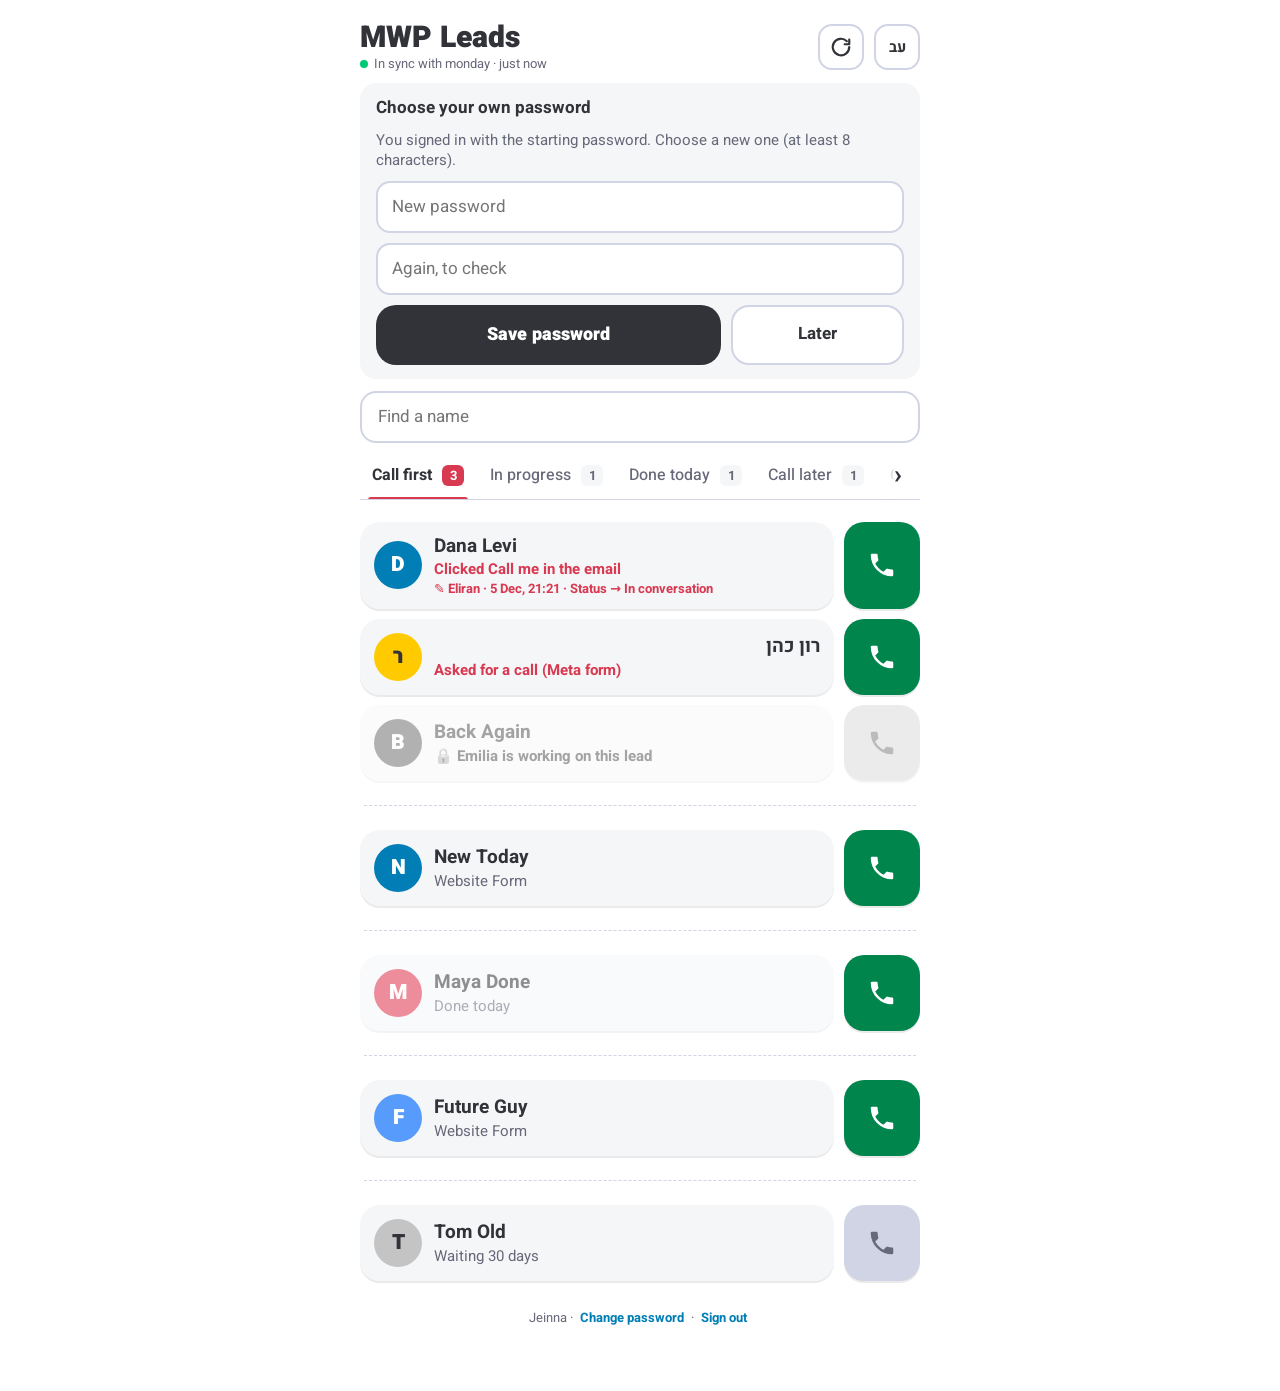
==== tests/app.html @ 6034e82a "Delete a lead: trash button on the open lead, Are you sure?, deletes in monday too (monday Trash, 30" ====
<!doctype html>
<html lang="en">
<head>
<meta charset="utf-8">
<meta name="viewport" content="width=device-width,initial-scale=1,viewport-fit=cover">
<meta name="robots" content="noindex,nofollow">
<meta name="referrer" content="no-referrer">
<title>MWP Leads</title>
<link rel="preconnect" href="https://fonts.googleapis.com">
<link rel="stylesheet" href="https://fonts.googleapis.com/css2?family=Heebo:wght@400;500;700;900&display=swap">
<link rel="stylesheet" href="../web/style.css">
</head>
<body>
<div id="app" dir="ltr">
  <div id="signin" class="gut" hidden><div class="col">
    <h1 id="siTtl"></h1>
    <p id="siSub"></p>
    <form id="siForm">
      <input id="siEmail" type="email" autocomplete="username" required>
      <input id="siPass" type="password" autocomplete="current-password" required minlength="8">
      <button class="giant" id="siBtn" type="submit"></button>
    </form>
    <div id="siMsg" class="msg" hidden></div>
  </div></div>
  <div id="home" class="gut" hidden><div class="col">
    <div class="hd">
      <h1><span id="ttl"></span><small><i class="live" id="dot"></i><span id="sync"></span></small></h1>
      <button class="sm" id="refresh" type="button" aria-label="Refresh"><svg viewBox="0 0 24 24" fill="none" stroke="currentColor" stroke-width="2.4" stroke-linecap="round" stroke-linejoin="round"><path d="M21 12a9 9 0 1 1-2.64-6.36"/><path d="M21 4v5h-5"/></svg></button>
      <button class="sm" id="lang" type="button"></button>
    </div>
    <div id="banner" class="banner" hidden></div>
    <form id="pwBox" class="pwbox" hidden>
      <b id="pwTtl"></b>
      <span id="pwSub"></span>
      <input id="pw1" type="password" autocomplete="new-password" minlength="8" required>
      <input id="pw2" type="password" autocomplete="new-password" minlength="8" required>
      <div class="pwbtns"><button class="dark" id="pwSave" type="submit"></button><button class="soft" id="pwLater" type="button"></button></div>
      <div id="pwMsg" class="msg" hidden></div>
    </form>
    <input class="search" id="q" type="search" autocomplete="off">
    <div class="tabwrap" id="tabwrap" hidden>
      <button type="button" class="tarr prev" id="tPrev" aria-label="More tabs" hidden></button>
      <div id="tabs" class="tabs" role="tablist"></div>
      <button type="button" class="tarr next" id="tNext" aria-label="More tabs" hidden></button>
      <div class="secpill" id="secPill" aria-hidden="true"></div>
    </div>
    <div id="list"><div class="skel"></div><div class="skel"></div><div class="skel"></div><div class="skel"></div></div>
    <button class="later" id="later" type="button" hidden></button>
    <div class="who"><span id="whoName"></span> · <button type="button" id="chpw"></button> · <button type="button" id="signout"></button></div>
  </div></div>
  <div id="lead" class="gut" hidden><div class="col" id="leadBody"></div></div>
  <div class="dlg" id="delDlg" role="dialog" aria-modal="true" aria-labelledby="delTtl" hidden>
    <div class="dlgbox">
      <b id="delTtl"></b>
      <p id="delSub"></p>
      <div class="dlgbtns"><button type="button" class="soft" id="delNo"></button><button type="button" class="danger" id="delYes"></button></div>
    </div>
  </div>
  <div class="toast" id="toast" hidden><div></div></div>
</div>
<script src="mock.js"></script>
<script type="module" src="../web/app.js"></script>
</body>
</html>
---- web/style.css ----
/* Copied from Matan's MWP Leads page, unchanged, then the sign-in screen at the end. */
/* Layout: two screens. Screen 1 is a plain list of names, each with one round Call button. Screen 2 is one lead: a giant Call button, a note box and a grid of big coloured answer buttons. */
:root{
  color-scheme:light;
  --bg:#FFFFFF; --card:#F5F6F8; --fg:#323338; --muted:#676879; --line:#D0D4E4;
  --call:#00854D; --call-fg:#FFFFFF; --hot:#D83A52; --ink:#323338; --ink-fg:#FFFFFF;
  /* status colours are the monday Leads board's own label colours */
  --c-new:#007EB5; --c-talk:#FFCB00; --c-qual:#DF2F4A; --c-offer:#BB3354; --c-commit:#FF007F; --c-won:#00C875; --c-future:#579BFC; --c-lost:#7F5347; --c-na:#C4C4C4;
  --on-dark:#323338;
  --shadow:0 2px 0 rgba(50,51,56,.10);
  --f:"Heebo",system-ui,-apple-system,"Segoe UI",Arial,sans-serif;
}

*{box-sizing:border-box}
html,body{height:100%}
body{background:var(--bg);color:var(--fg);font-family:var(--f);font-size:17px;line-height:1.35}
button,input,textarea{font:inherit;color:inherit}
button{cursor:pointer}
:focus-visible{outline:3px solid var(--c-new);outline-offset:2px}
.gut{padding-left:max(16px,env(safe-area-inset-left,0px));padding-right:max(16px,env(safe-area-inset-right,0px))}
.col{max-width:560px;margin:0 auto}
.st-new{--sx:var(--c-new)}.st-talk{--sx:var(--c-talk);--on:var(--on-dark)}.st-qual{--sx:var(--c-qual)}.st-offer{--sx:var(--c-offer)}.st-commit{--sx:var(--c-commit)}.st-won{--sx:var(--c-won);--on:var(--on-dark)}.st-future{--sx:var(--c-future)}.st-lost{--sx:var(--c-lost)}.st-na{--sx:var(--c-na);--on:var(--on-dark)}

/* list screen */
#home{padding-block:14px 60px}
.hd{display:flex;align-items:center;gap:10px;margin-bottom:12px}
.hd h1{margin:0;font-size:30px;font-weight:900;flex:1 1 auto;min-width:0;line-height:1.1}
.hd h1 small{display:block;font-size:13px;font-weight:400;color:var(--muted);margin-top:2px}
.live{display:inline-block;width:8px;height:8px;border-radius:50%;background:var(--c-na);margin-inline-end:6px}
.live.on{background:var(--c-won)}.live.busy{background:var(--c-talk)}.live.err{background:var(--c-lost)}
.sm{flex:none;min-width:46px;height:46px;border-radius:14px;border:2px solid var(--line);background:var(--bg);font-weight:700;font-size:15px;display:grid;place-items:center;padding:0 10px}
.sm svg{width:22px;height:22px}
.sm.spin svg{animation:rot .9s linear infinite}
@keyframes rot{to{transform:rotate(360deg)}}
.search{width:100%;height:52px;border-radius:16px;border:2px solid var(--line);background:var(--bg);padding:0 16px;font-size:17px}
.banner{border-radius:16px;padding:14px 16px;margin-bottom:12px;font-size:16px;font-weight:500;background:var(--card);border:2px solid var(--hot);color:var(--hot);display:flex;gap:10px;align-items:center;flex-wrap:wrap}
.banner.info{border-color:var(--c-new);color:var(--c-new)}
.banner button{margin-inline-start:auto;border:2px solid currentColor;background:transparent;color:inherit;border-radius:999px;min-height:40px;padding:0 16px;font-weight:700}
.sec{margin:20px 4px 8px;font-size:19px;font-weight:900}
.sec.hot{color:var(--hot)}
.sec span{font-weight:500;color:var(--muted);font-size:16px}
#list{display:flex;flex-direction:column;gap:10px}
.row{display:flex;align-items:stretch;gap:10px}
.row .open{flex:1 1 auto;min-width:0;display:flex;align-items:center;gap:12px;text-align:start;border:none;background:var(--card);border-radius:20px;padding:12px 14px;min-height:76px;box-shadow:var(--shadow)}
.row .open:active,.row .ring:active,.big:active,.giant:active{transform:translateY(2px);box-shadow:none}
.av{flex:none;width:48px;height:48px;border-radius:50%;background:var(--sx);color:var(--on,#fff);display:grid;place-items:center;font-weight:900;font-size:21px}
.txt{min-width:0;flex:1 1 auto;display:flex;flex-direction:column}
.txt b{font-size:19px;font-weight:700;white-space:nowrap;overflow:hidden;text-overflow:ellipsis;unicode-bidi:plaintext;text-align:start}
.txt small{font-size:15px;color:var(--muted);white-space:nowrap;overflow:hidden;text-overflow:ellipsis;unicode-bidi:plaintext;text-align:start}
.row.hot .txt small{color:var(--hot);font-weight:700}
.row.done .open{opacity:.55}
.row .ring{flex:none;width:76px;border-radius:20px;background:var(--call);color:var(--call-fg);display:grid;place-items:center;text-decoration:none;box-shadow:var(--shadow)}
.row .ring svg{width:30px;height:30px}
.row .ring.off{background:var(--line);color:var(--muted)}
.later{width:100%;min-height:56px;border-radius:18px;border:2px dashed var(--line);background:transparent;font-weight:700;color:var(--muted);margin-top:18px}
.empty{background:var(--card);border-radius:20px;padding:30px 20px;text-align:center;color:var(--muted);font-size:18px}
.skel{height:76px;border-radius:20px;background:var(--card);opacity:.6}

/* lead screen */
#lead{position:fixed;inset:0;z-index:5;background:var(--bg);overflow-y:auto;padding-top:calc(10px + env(safe-area-inset-top,0px));padding-bottom:calc(30px + env(safe-area-inset-bottom,0px))}
#lead .col{display:flex;flex-direction:column;gap:12px}
.back{align-self:flex-start;min-height:48px;border-radius:14px;border:2px solid var(--line);background:var(--bg);font-weight:700;padding:0 18px}
.name{margin:6px 0 0;font-size:32px;font-weight:900;line-height:1.12;overflow-wrap:anywhere;unicode-bidi:plaintext;text-align:start}
.about{font-size:18px;color:var(--muted);overflow-wrap:anywhere;unicode-bidi:plaintext;text-align:start}
.flag{font-size:18px;font-weight:700;color:var(--hot)}
.giant{min-height:84px;border-radius:24px;background:var(--call);color:var(--call-fg);font-size:26px;font-weight:900;display:flex;align-items:center;justify-content:center;gap:12px;text-decoration:none;box-shadow:var(--shadow);text-align:center;padding:8px 12px;border:none}
.giant svg{width:30px;height:30px;flex:none}
.giant small{display:block;font-size:16px;font-weight:500;direction:ltr;unicode-bidi:isolate}
.giant.off{background:var(--line);color:var(--muted)}
.two{display:grid;grid-template-columns:repeat(2,minmax(0,1fr));gap:10px}
.soft{min-height:56px;border-radius:18px;border:2px solid var(--line);background:var(--bg);font-weight:700;font-size:17px;display:flex;align-items:center;justify-content:center;text-decoration:none;color:var(--fg);padding:0 8px;text-align:center}
.lastn{background:var(--card);border-radius:16px;padding:12px 14px;font-size:16px;white-space:pre-wrap;overflow-wrap:anywhere;unicode-bidi:plaintext;text-align:start}
.lastn small{display:block;color:var(--muted);font-size:13.5px}
#lead textarea{width:100%;min-height:92px;border-radius:18px;border:2px solid var(--line);background:var(--bg);padding:14px 16px;font-size:18px;resize:vertical}
.q{margin:8px 0 0;font-size:22px;font-weight:900}
.big{min-height:68px;border-radius:20px;border:4px solid transparent;background:var(--sx);color:var(--on,#fff);font-weight:900;font-size:19px;padding:4px 8px;box-shadow:var(--shadow)}
.big.wide{grid-column:1/-1}
.big.cur{border-color:var(--fg)}
.big:disabled,.dark:disabled{opacity:.5}
.dark{min-height:60px;border-radius:20px;border:none;background:var(--ink);color:var(--ink-fg);font-weight:900;font-size:18px}
.mon{align-self:center;color:var(--muted);font-size:15px;padding:10px}
.toast{position:fixed;left:0;right:0;bottom:calc(18px + env(safe-area-inset-bottom,0px));display:flex;justify-content:center;pointer-events:none;z-index:20;padding-left:max(16px,env(safe-area-inset-left,0px));padding-right:max(16px,env(safe-area-inset-right,0px))}
.toast div{background:var(--ink);color:var(--ink-fg);border-radius:999px;padding:14px 22px;font-weight:700;font-size:17px;max-width:100%}
.toast div.bad{background:var(--c-lost);color:#fff}
@media (prefers-reduced-motion:reduce){*{animation:none!important;transition:none!important}}

/* sign-in screen (new: the page now lives outside Claude) */
#signin{padding-block:40px 60px}
#signin h1{margin:0 0 6px;font-size:30px;font-weight:900}
#signin p{color:var(--muted);margin:0 0 18px}
#signin form{display:flex;flex-direction:column;gap:12px}
#signin input{height:56px;border-radius:16px;border:2px solid var(--line);padding:0 16px;font-size:18px;background:var(--bg)}
#signin .msg{background:var(--card);border-radius:16px;padding:14px 16px;font-size:16px}
#signin .msg.bad{color:var(--hot)}
.who{font-size:13px;color:var(--muted);text-align:center;margin-top:24px}
.who button{border:none;background:none;color:var(--c-new);font-weight:700;padding:4px}

/* who changed it and when; leads someone else has open (new) */
.txt small.stamp{font-size:13px;color:var(--muted);font-weight:400}
.row.locked .open,.row.locked .ring{opacity:.45;filter:grayscale(1)}
.row.locked .txt small{color:var(--fg);font-weight:700}
.stampbig{font-size:15px;color:var(--muted)}
.hist{display:flex;flex-direction:column;gap:8px}
.hi{background:var(--card);border-radius:14px;padding:10px 12px;font-size:15px;overflow-wrap:anywhere}
.hi .ht{white-space:pre-wrap;unicode-bidi:plaintext;text-align:start}
.hi small{display:block;color:var(--muted);font-size:13px;margin-top:4px}
.hi.bot{opacity:.7}
.hi.muted{color:var(--muted)}

/* hidden things stay hidden (Matan's page got this from Claude's frame; without it the empty warning bar and toast showed) */
[hidden]{display:none!important}

/* Back stays at the top while the lead screen scrolls */
#lead .back{position:sticky;top:0;z-index:3;box-shadow:0 4px 14px rgba(50,51,56,.18)}

/* Sign in with Google */
#signin .giant.google{background:#fff;color:var(--fg);border:2px solid var(--line);font-size:21px;width:100%}
#signin .giant.google svg{width:26px;height:26px}
#signin .or{text-align:center;color:var(--muted);font-size:15px;margin:2px 0 -2px}

/* choose your own password */
.pwbox{background:var(--card);border-radius:16px;padding:14px 16px;margin-bottom:12px;display:flex;flex-direction:column;gap:10px}
.pwbox span{color:var(--muted);font-size:15px}
.pwbox input{height:52px;border-radius:14px;border:2px solid var(--line);padding:0 14px;font-size:17px;background:var(--bg)}
.pwbtns{display:grid;grid-template-columns:2fr 1fr;gap:10px}
.pwbox .msg{border-radius:12px;padding:10px 12px;font-size:15px;background:var(--bg)}
.pwbox .msg.bad{color:var(--hot)}
#signin input + input{margin-top:0}
.row.flash .open{outline:3px solid var(--c-new);outline-offset:2px}

/* sections as tabs: plain text, the chosen one underlined (tap to switch instead of scrolling) */
.tabwrap{position:sticky;top:0;z-index:2;margin:10px 0 12px;background:var(--bg)}
.tabs{display:flex;gap:2px;overflow-x:auto;background:var(--bg);border-bottom:1px solid var(--line);scrollbar-width:none;-webkit-overflow-scrolling:touch;scroll-snap-type:x proximity}
.tab{scroll-snap-align:start}
.tarr{position:absolute;top:0;bottom:1px;width:44px;border:none;font-size:26px;font-weight:700;color:var(--fg);z-index:1;padding:0}
.tarr.next{inset-inline-end:0;background:linear-gradient(to left,var(--bg) 55%,transparent)}
.tarr.prev{inset-inline-start:0;background:linear-gradient(to right,var(--bg) 55%,transparent)}
[dir="rtl"] .tarr.next{background:linear-gradient(to right,var(--bg) 55%,transparent)}
[dir="rtl"] .tarr.prev{background:linear-gradient(to left,var(--bg) 55%,transparent)}
#list .sec{scroll-margin-top:70px}
.tabs::-webkit-scrollbar{display:none}
.tab{flex:none;position:relative;min-height:46px;border:none;background:none;padding:0 12px;font-weight:500;font-size:16px;white-space:nowrap;color:var(--muted)}
.tab span{display:inline-block;min-width:22px;margin-inline-start:6px;padding:1px 7px;border-radius:6px;background:var(--card);color:var(--muted);font-size:13px;font-weight:700;line-height:1.5}
.tab:hover{color:var(--fg)}
.tab.on{color:var(--fg);font-weight:700}
.tab.on::after{content:"";position:absolute;left:8px;right:8px;bottom:-1px;height:3px;border-radius:3px 3px 0 0;background:var(--ink)}
.tab.on span{background:var(--ink);color:var(--ink-fg)}
.tab.hot span{background:#FBE3E7;color:var(--hot)}
.tab.hot.on span{background:var(--hot);color:#fff}
.tab.hot.on::after{background:var(--hot)}
/* section starts under the tabs: a thin line instead of a second heading */
#list .sec.divider{margin:14px 4px;height:0;border-top:1px dashed var(--line);font-size:0}
#list .sec.divider.first{margin:0;border:none}
.sr{position:absolute;width:1px;height:1px;overflow:hidden;clip:rect(0 0 0 0);white-space:nowrap}
/* the floating section label while scrolling */
.secpill{position:absolute;top:calc(100% + 8px);left:50%;transform:translateX(-50%) translateY(-4px);background:var(--ink);color:var(--ink-fg);border-radius:999px;padding:6px 14px;font-size:14px;font-weight:700;white-space:nowrap;pointer-events:none;opacity:0;transition:opacity .2s,transform .2s;box-shadow:0 4px 14px rgba(50,51,56,.25)}
.secpill.on{opacity:1;transform:translateX(-50%) translateY(0)}

/* delete: a small trash button in the bottom corner of an open lead, then "Are you sure?" */
.trash{position:fixed;bottom:calc(16px + env(safe-area-inset-bottom,0px));inset-inline-end:max(16px,env(safe-area-inset-right,0px));width:48px;height:48px;border-radius:50%;border:2px solid var(--line);background:var(--bg);color:var(--muted);display:grid;place-items:center;z-index:6;box-shadow:0 2px 10px rgba(50,51,56,.15)}
.trash svg{width:22px;height:22px}
.trash:hover,.trash:focus-visible{color:var(--hot);border-color:var(--hot)}
.dlg{position:fixed;inset:0;z-index:30;background:rgba(50,51,56,.45);display:grid;place-items:center;padding:16px}
.dlgbox{background:var(--bg);border-radius:20px;padding:20px;max-width:380px;width:100%;display:flex;flex-direction:column;gap:10px;box-shadow:0 10px 30px rgba(0,0,0,.25)}
.dlgbox b{font-size:20px;font-weight:900;overflow-wrap:anywhere;unicode-bidi:plaintext}
.dlgbox p{margin:0;color:var(--muted);font-size:15px}
.dlgbtns{display:grid;grid-template-columns:1fr 1fr;gap:10px;margin-top:6px}
.danger{min-height:52px;border-radius:16px;border:none;background:var(--hot);color:#fff;font-weight:900;font-size:16px}
.danger:disabled{opacity:.6}
#lead .col{padding-bottom:64px}
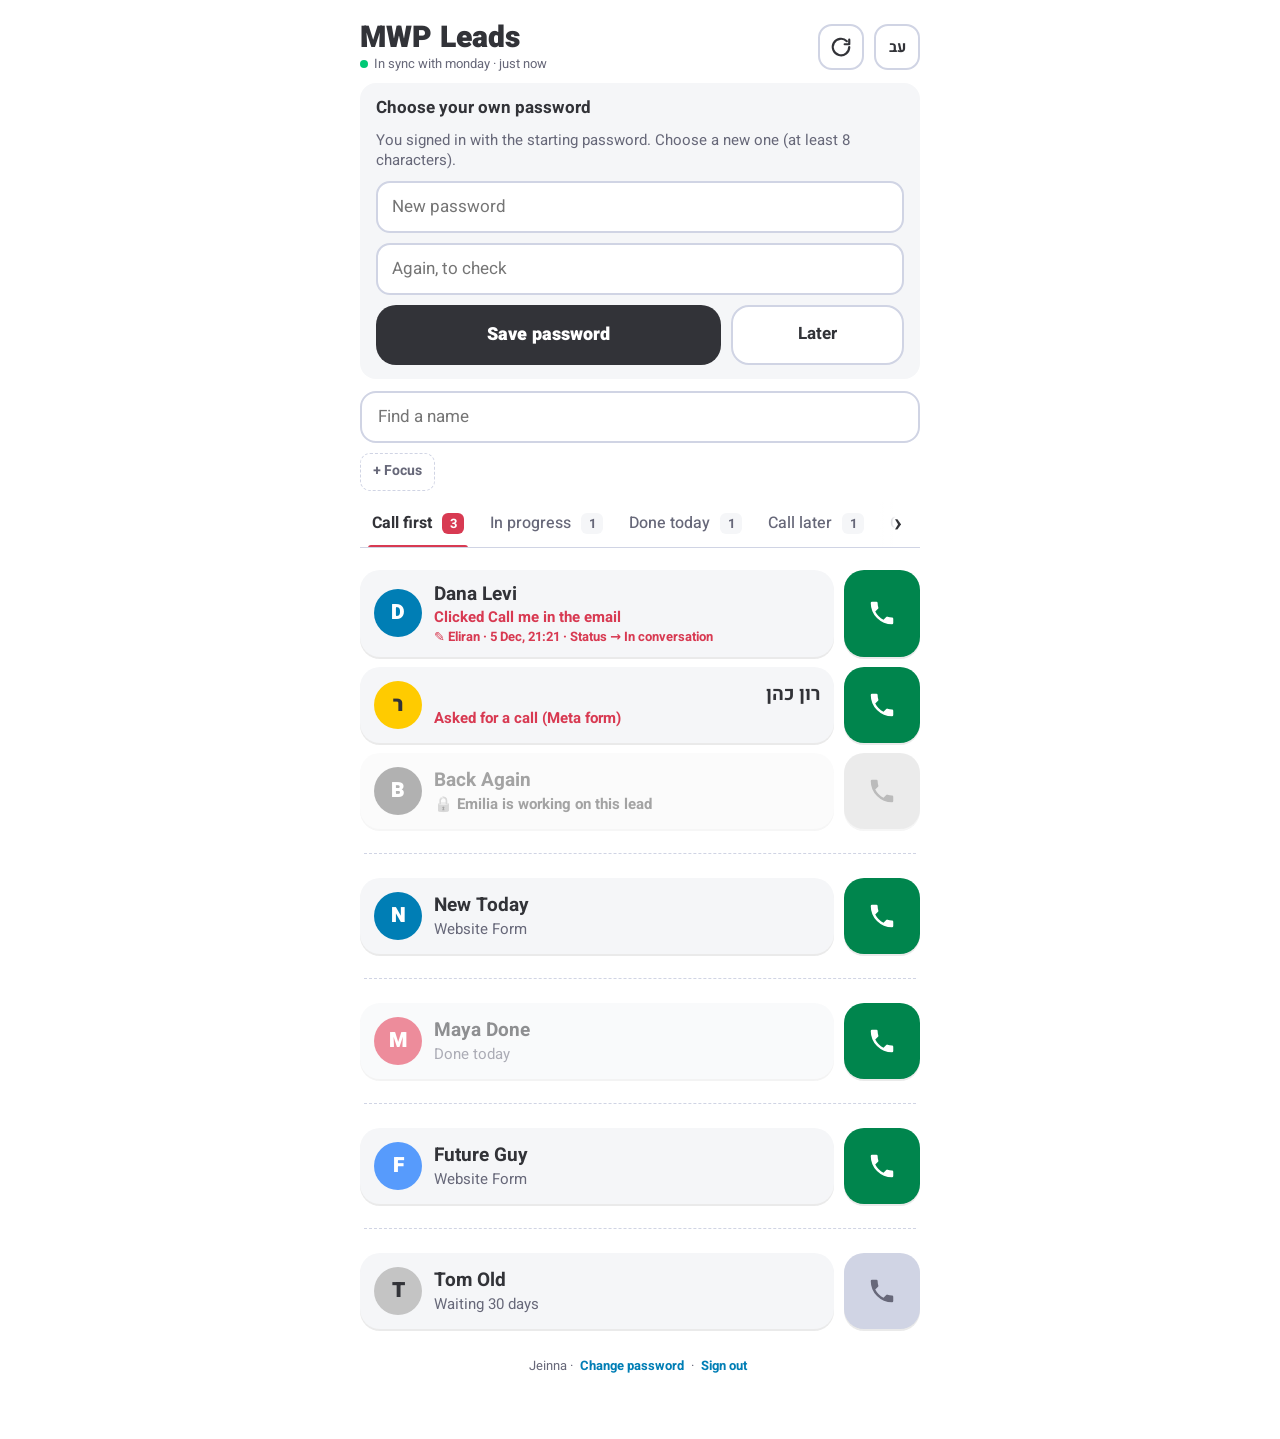
==== commit db8fcccf: "Focus: a private, temporary view of chosen leads (statuses + keywords + by hand); nothing moves or i" ====
--- a/tests/app.html
+++ b/tests/app.html
@@ -38,6 +38,8 @@
       <div id="pwMsg" class="msg" hidden></div>
     </form>
     <input class="search" id="q" type="search" autocomplete="off">
+    <div class="focusbar" id="focusBar" hidden></div>
+    <div class="focushead" id="focusHead" hidden></div>
     <div class="tabwrap" id="tabwrap" hidden>
       <button type="button" class="tarr prev" id="tPrev" aria-label="More tabs" hidden></button>
       <div id="tabs" class="tabs" role="tablist"></div>
@@ -56,6 +58,20 @@
       <div class="dlgbtns"><button type="button" class="soft" id="delNo"></button><button type="button" class="danger" id="delYes"></button></div>
     </div>
   </div>
+  <div class="dlg" id="focusDlg" role="dialog" aria-modal="true" aria-labelledby="fdTtl" hidden>
+    <div class="dlgbox">
+      <b id="fdTtl"></b>
+      <p id="fdSub"></p>
+      <input id="fdName" class="fdin" maxlength="60" autocomplete="off">
+      <span class="fdl" id="fdStL"></span>
+      <div class="fdst" id="fdSt"></div>
+      <span class="fdl" id="fdKwL"></span>
+      <textarea id="fdKw" class="fdin" rows="2"></textarea>
+      <span class="fdcount" id="fdCount"></span>
+      <div id="fdMsg" class="msg bad" hidden></div>
+      <div class="dlgbtns"><button type="button" class="soft" id="fdNo"></button><button type="button" class="dark" id="fdSave"></button></div>
+    </div>
+  </div>
   <div class="toast" id="toast" hidden><div></div></div>
 </div>
 <script src="mock.js"></script>
--- a/web/style.css
+++ b/web/style.css
@@ -157,9 +157,11 @@
 .secpill.on{opacity:1;transform:translateX(-50%) translateY(0)}
 
 /* delete: a small trash button in the bottom corner of an open lead, then "Are you sure?" */
-.trash{position:fixed;bottom:calc(16px + env(safe-area-inset-bottom,0px));inset-inline-end:max(16px,env(safe-area-inset-right,0px));width:48px;height:48px;border-radius:50%;border:2px solid var(--line);background:var(--bg);color:var(--muted);display:grid;place-items:center;z-index:6;box-shadow:0 2px 10px rgba(50,51,56,.15)}
-.trash svg{width:22px;height:22px}
-.trash:hover,.trash:focus-visible{color:var(--hot);border-color:var(--hot)}
+.leadfoot{display:flex;align-items:center;justify-content:space-between;gap:10px}
+.leadfoot .mon{align-self:center}
+.trash{flex:none;width:40px;height:40px;border:none;background:none;color:var(--hot);display:grid;place-items:center;padding:0;border-radius:8px}
+.trash svg{width:18px;height:18px}
+.trash:hover{opacity:.75}
 .dlg{position:fixed;inset:0;z-index:30;background:rgba(50,51,56,.45);display:grid;place-items:center;padding:16px}
 .dlgbox{background:var(--bg);border-radius:20px;padding:20px;max-width:380px;width:100%;display:flex;flex-direction:column;gap:10px;box-shadow:0 10px 30px rgba(0,0,0,.25)}
 .dlgbox b{font-size:20px;font-weight:900;overflow-wrap:anywhere;unicode-bidi:plaintext}
@@ -167,4 +169,26 @@
 .dlgbtns{display:grid;grid-template-columns:1fr 1fr;gap:10px;margin-top:6px}
 .danger{min-height:52px;border-radius:16px;border:none;background:var(--hot);color:#fff;font-weight:900;font-size:16px}
 .danger:disabled{opacity:.6}
-#lead .col{padding-bottom:64px}
+
+/* Focus: a private, temporary view of chosen leads */
+.focusbar{display:flex;gap:8px;overflow-x:auto;margin:10px 0 0;scrollbar-width:none}
+.focusbar::-webkit-scrollbar{display:none}
+.fchip{flex:none;min-height:38px;border-radius:10px;border:1.5px solid var(--line);background:var(--bg);padding:0 12px;font-weight:700;font-size:14px;color:var(--fg);white-space:nowrap}
+.fchip span{font-weight:500;color:var(--muted);margin-inline-start:4px}
+.fchip.add{border-style:dashed;color:var(--muted)}
+.focushead{position:sticky;top:0;z-index:2;background:var(--bg);padding:10px 0 12px;border-bottom:1px solid var(--line);margin:10px 0 12px;display:flex;flex-direction:column;gap:10px}
+.fh-t{font-size:20px;font-weight:900}
+.fh-t span{font-weight:500;color:var(--muted);font-size:16px}
+.fh-b{display:grid;grid-template-columns:repeat(3,minmax(0,1fr));gap:8px}
+.fh-b .soft{min-height:44px;font-size:15px}
+.danger-t{color:var(--hot)}
+.fdin{width:100%;border-radius:12px;border:2px solid var(--line);padding:10px 12px;font-size:16px;background:var(--bg)}
+.fdl{font-size:14px;font-weight:700;margin-top:4px}
+.fdst{display:grid;grid-template-columns:1fr 1fr;gap:6px}
+.fdc{font-size:15px;display:flex;align-items:center;gap:6px}
+.fdcount{font-size:14px;color:var(--muted)}
+.dlgbox .msg{border-radius:12px;padding:8px 10px;font-size:14px;background:var(--card);color:var(--hot)}
+.dlgbox .dark{min-height:52px;border-radius:16px}
+.ffoc{display:flex;flex-direction:column;gap:8px}
+.fbtn{min-height:46px;font-size:15px;justify-content:flex-start;padding:0 14px}
+.fbtn.in{border-color:var(--c-new);color:var(--c-new)}
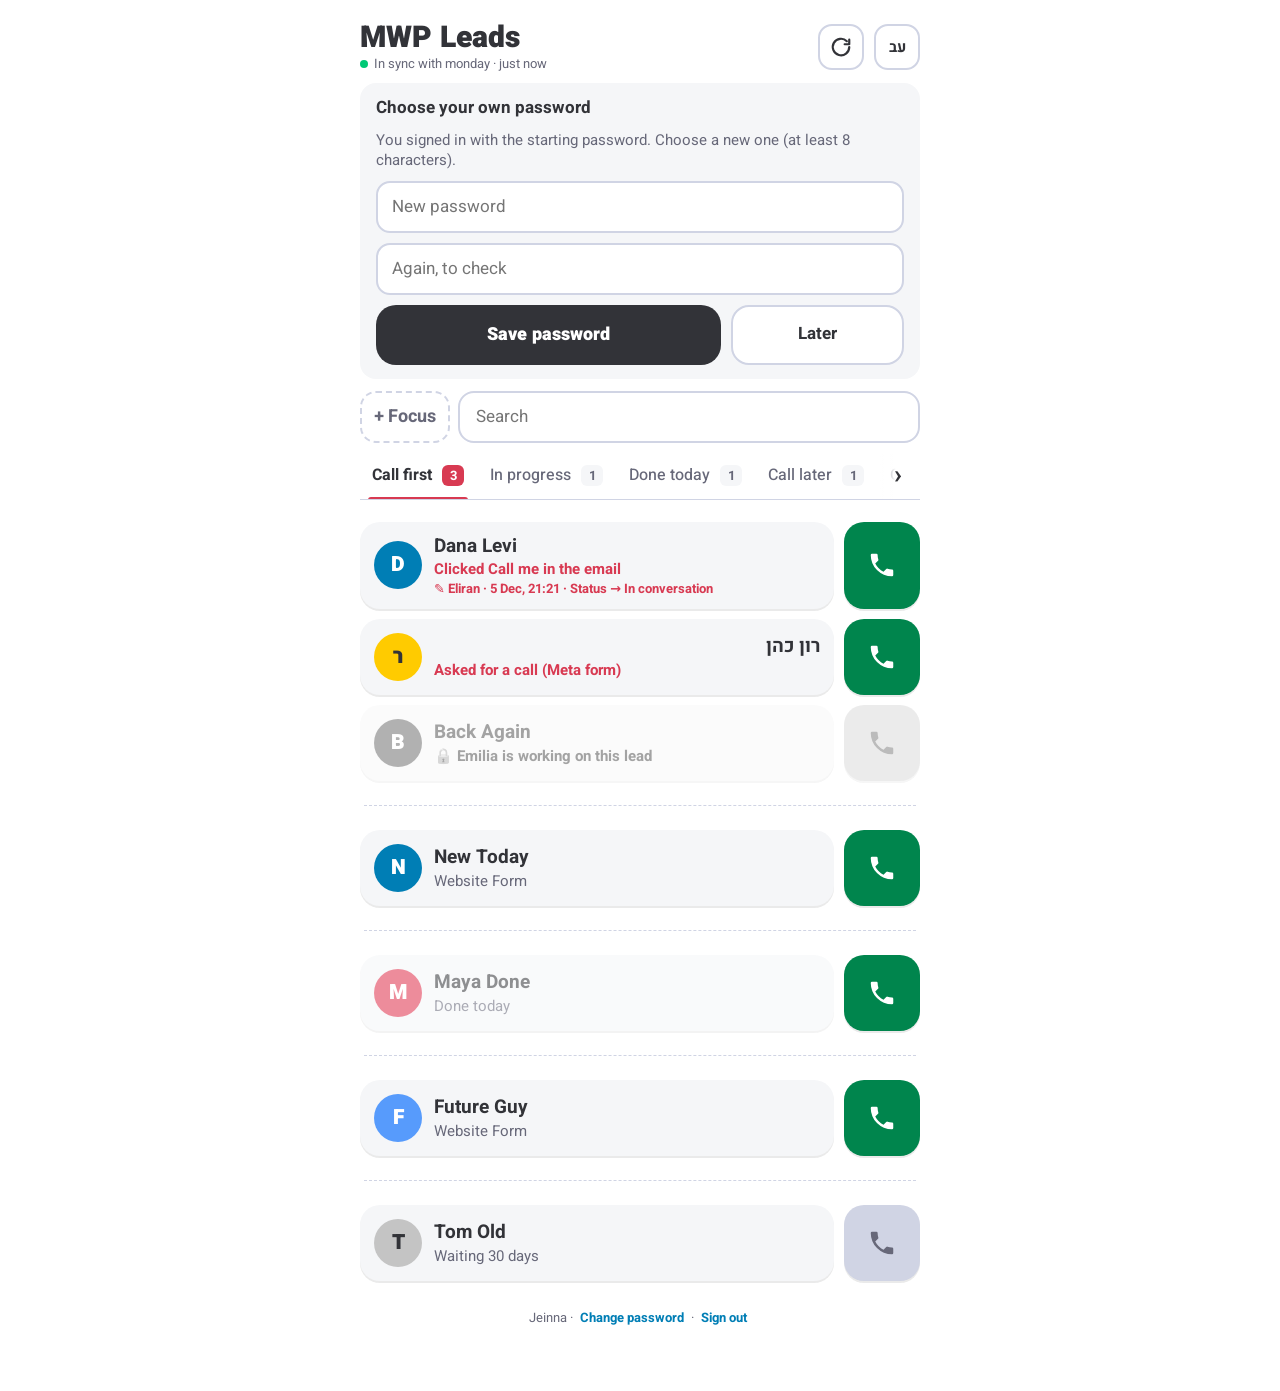
==== commit 573b17fd: "Focus and search on one line (Focus first); long Focus names shortened Co-Authored-By: Claude Opus 5" ====
--- a/tests/app.html
+++ b/tests/app.html
@@ -37,8 +37,10 @@
       <div class="pwbtns"><button class="dark" id="pwSave" type="submit"></button><button class="soft" id="pwLater" type="button"></button></div>
       <div id="pwMsg" class="msg" hidden></div>
     </form>
-    <input class="search" id="q" type="search" autocomplete="off">
-    <div class="focusbar" id="focusBar" hidden></div>
+    <div class="toprow">
+      <div class="focusbar" id="focusBar" hidden></div>
+      <input class="search" id="q" type="search" autocomplete="off">
+    </div>
     <div class="focushead" id="focusHead" hidden></div>
     <div class="tabwrap" id="tabwrap" hidden>
       <button type="button" class="tarr prev" id="tPrev" aria-label="More tabs" hidden></button>
--- a/web/style.css
+++ b/web/style.css
@@ -171,10 +171,15 @@
 .danger:disabled{opacity:.6}
 
 /* Focus: a private, temporary view of chosen leads */
-.focusbar{display:flex;gap:8px;overflow-x:auto;margin:10px 0 0;scrollbar-width:none}
+.toprow{display:flex;gap:8px;align-items:center}
+.toprow .search{flex:1 1 auto;min-width:130px}
+.focusbar{display:flex;gap:6px;overflow-x:auto;flex:0 0 auto;max-width:58%;scrollbar-width:none}
 .focusbar::-webkit-scrollbar{display:none}
-.fchip{flex:none;min-height:38px;border-radius:10px;border:1.5px solid var(--line);background:var(--bg);padding:0 12px;font-weight:700;font-size:14px;color:var(--fg);white-space:nowrap}
-.fchip span{font-weight:500;color:var(--muted);margin-inline-start:4px}
+.fchip{flex:none;height:52px;border-radius:16px;border:2px solid var(--line);background:var(--bg);padding:0 12px;font-weight:700;font-size:14px;color:var(--fg);white-space:nowrap}
+.fchip{display:flex;align-items:center;gap:6px;max-width:150px}
+.fchip i{font-style:normal;overflow:hidden;text-overflow:ellipsis;white-space:nowrap;min-width:0}
+.fchip span{flex:none;font-weight:500;color:var(--muted)}
+.fchip.add{min-width:52px;justify-content:center;font-size:18px}
 .fchip.add{border-style:dashed;color:var(--muted)}
 .focushead{position:sticky;top:0;z-index:2;background:var(--bg);padding:10px 0 12px;border-bottom:1px solid var(--line);margin:10px 0 12px;display:flex;flex-direction:column;gap:10px}
 .fh-t{font-size:20px;font-weight:900}
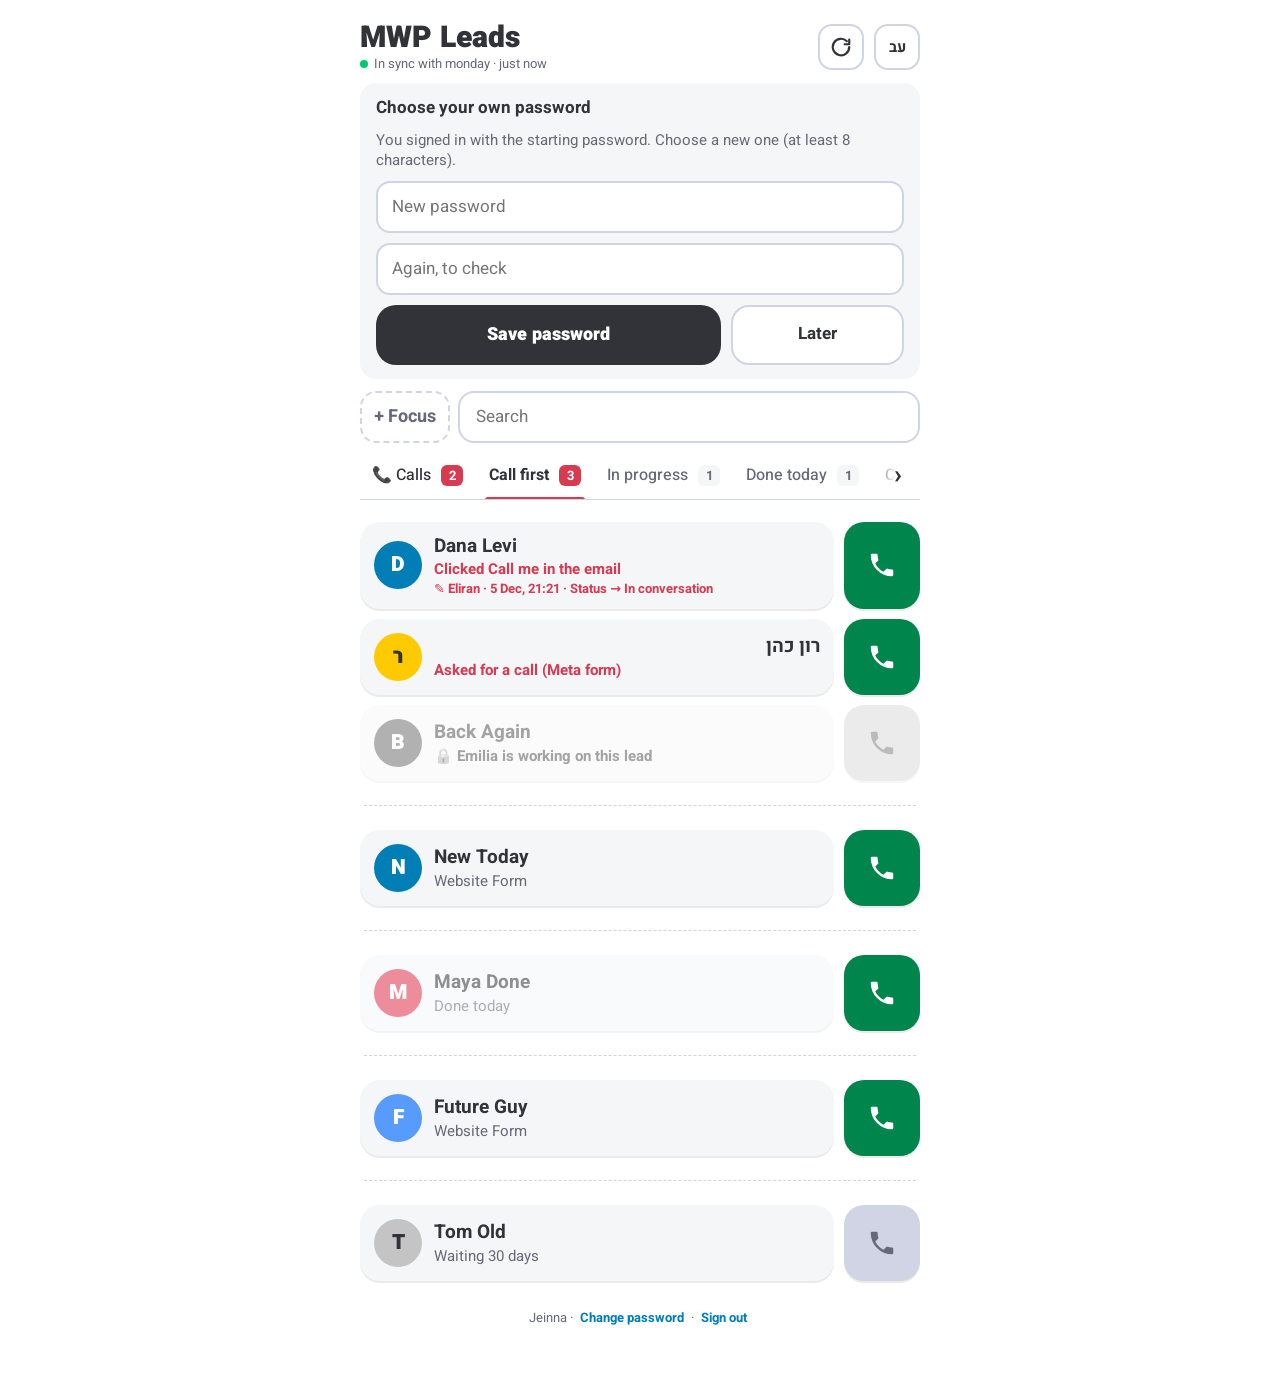
==== commit 2e320593: "Follow-up calls: schedule in Israel time (monday Follow Up Date + Follow Up), calendar invite, Whats" ====
--- a/tests/app.html
+++ b/tests/app.html
@@ -41,13 +41,13 @@
       <div class="focusbar" id="focusBar" hidden></div>
       <input class="search" id="q" type="search" autocomplete="off">
     </div>
-    <div class="focushead" id="focusHead" hidden></div>
     <div class="tabwrap" id="tabwrap" hidden>
       <button type="button" class="tarr prev" id="tPrev" aria-label="More tabs" hidden></button>
       <div id="tabs" class="tabs" role="tablist"></div>
       <button type="button" class="tarr next" id="tNext" aria-label="More tabs" hidden></button>
       <div class="secpill" id="secPill" aria-hidden="true"></div>
     </div>
+    <div class="focushead" id="focusHead" hidden></div>
     <div id="list"><div class="skel"></div><div class="skel"></div><div class="skel"></div><div class="skel"></div></div>
     <button class="later" id="later" type="button" hidden></button>
     <div class="who"><span id="whoName"></span> · <button type="button" id="chpw"></button> · <button type="button" id="signout"></button></div>
@@ -74,6 +74,16 @@
       <div class="dlgbtns"><button type="button" class="soft" id="fdNo"></button><button type="button" class="dark" id="fdSave"></button></div>
     </div>
   </div>
+  <div class="dlg" id="callDlg" role="dialog" aria-modal="true" aria-labelledby="cdTtl" hidden>
+    <div class="dlgbox">
+      <b id="cdTtl"></b>
+      <p id="cdSub"></p>
+      <div class="cdrow"><input id="cdDate" type="date" class="fdin"><input id="cdTime" type="time" step="900" class="fdin"></div>
+      <input id="cdNote" class="fdin" maxlength="500" autocomplete="off">
+      <div id="cdMsg" class="msg bad" hidden></div>
+      <div class="dlgbtns"><button type="button" class="soft" id="cdNo"></button><button type="button" class="dark" id="cdSave"></button></div>
+    </div>
+  </div>
   <div class="toast" id="toast" hidden><div></div></div>
 </div>
 <script src="mock.js"></script>
--- a/web/style.css
+++ b/web/style.css
@@ -197,3 +197,30 @@
 .ffoc{display:flex;flex-direction:column;gap:8px}
 .fbtn{min-height:46px;font-size:15px;justify-content:flex-start;padding:0 14px}
 .fbtn.in{border-color:var(--c-new);color:var(--c-new)}
+/* Focus tabs: before Call first, in their own colour */
+.tab.focus{color:var(--c-new);display:flex;align-items:center}
+.tab.focus i{font-style:normal;max-width:150px;overflow:hidden;text-overflow:ellipsis;white-space:nowrap}
+.tab.focus span{background:#DCEEF7;color:var(--c-new)}
+.tab.focus.on{color:var(--c-new)}
+.tab.focus.on::after{background:var(--c-new)}
+.tab.focus.on span{background:var(--c-new);color:#fff}
+.focushead{position:static;border-bottom:none;padding:0;margin:0 0 8px}
+
+/* follow-up calls */
+.soft.schedule{min-height:48px;font-size:16px}
+.callcard{border:2px solid var(--c-new);border-radius:16px;padding:12px;display:flex;flex-direction:column;gap:10px;background:var(--bg)}
+.callcard.today{border-color:var(--c-talk)}
+.callcard.late{border-color:var(--hot)}
+.cc-t{font-size:18px;font-weight:900}
+.cc-t span{color:var(--hot);font-size:15px}
+.cc-l{display:flex;align-items:center;gap:6px;font-size:14px;color:var(--muted);flex-wrap:wrap}
+.lng{border:1.5px solid var(--line);background:var(--bg);border-radius:8px;padding:4px 10px;font-weight:700;font-size:14px;color:var(--fg)}
+.lng.on{background:var(--ink);border-color:var(--ink);color:var(--ink-fg)}
+.cc-g{display:grid;grid-template-columns:1fr 1fr;gap:8px}
+.cc-g .soft{min-height:46px;font-size:14px}
+.cdrow{display:grid;grid-template-columns:1.3fr 1fr;gap:8px}
+.tab.calls{color:var(--fg)}
+.tab.calls.late span{background:var(--hot);color:#fff}
+.row.callrow.today .open{box-shadow:inset 4px 0 0 var(--c-talk)}
+.row.callrow.late .open{box-shadow:inset 4px 0 0 var(--hot)}
+.row.callrow.late .txt small{color:var(--hot);font-weight:700}
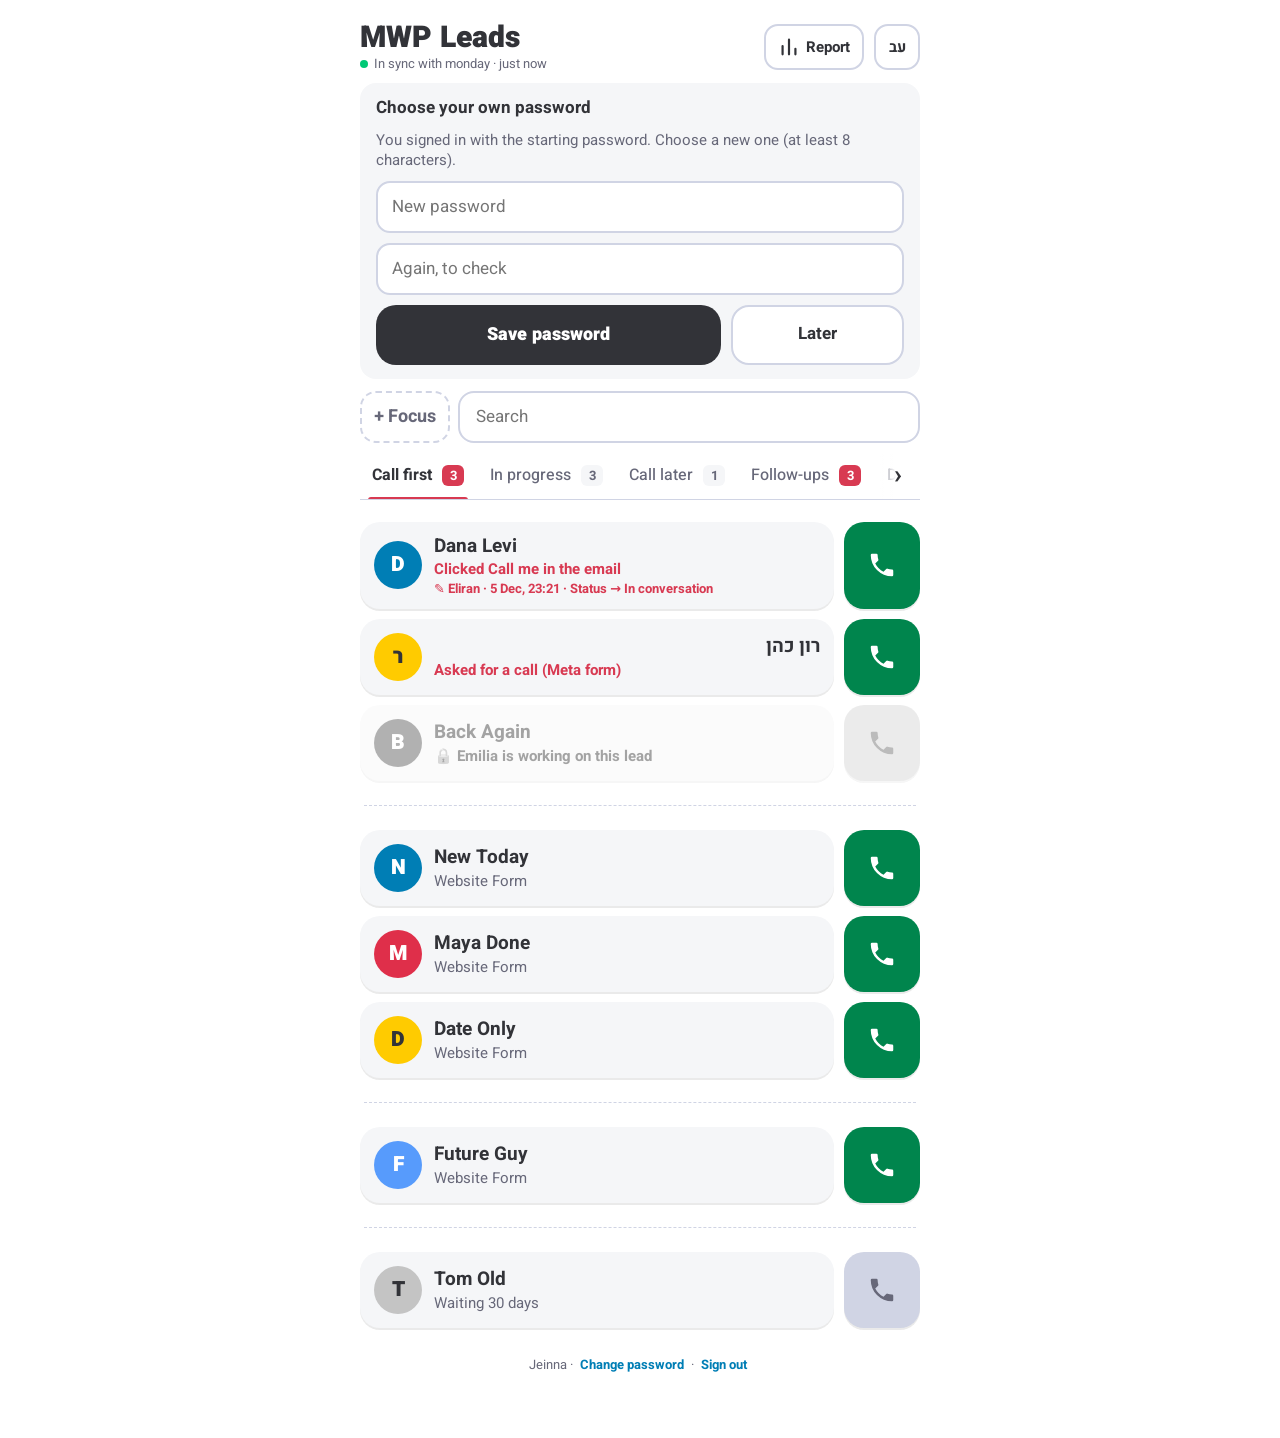
==== commit 2f44e7e3: "Report button replaces Refresh: leads each person worked on, by day, week, month, all or a date rang" ====
--- a/tests/app.html
+++ b/tests/app.html
@@ -25,7 +25,7 @@
   <div id="home" class="gut" hidden><div class="col">
     <div class="hd">
       <h1><span id="ttl"></span><small><i class="live" id="dot"></i><span id="sync"></span></small></h1>
-      <button class="sm" id="refresh" type="button" aria-label="Refresh"><svg viewBox="0 0 24 24" fill="none" stroke="currentColor" stroke-width="2.4" stroke-linecap="round" stroke-linejoin="round"><path d="M21 12a9 9 0 1 1-2.64-6.36"/><path d="M21 4v5h-5"/></svg></button>
+      <button class="sm rep" id="repBtn" type="button"><svg viewBox="0 0 24 24" fill="none" stroke="currentColor" stroke-width="2.4" stroke-linecap="round" aria-hidden="true"><path d="M5 20V11M12 20V4M19 20v-6"/></svg><span id="repLbl"></span></button>
       <button class="sm" id="lang" type="button"></button>
     </div>
     <div id="banner" class="banner" hidden></div>
@@ -52,6 +52,7 @@
     <button class="later" id="later" type="button" hidden></button>
     <div class="who"><span id="whoName"></span> · <button type="button" id="chpw"></button> · <button type="button" id="signout"></button></div>
   </div></div>
+  <div id="report" class="gut" hidden><div class="col" id="repBody"></div></div>
   <div id="lead" class="gut" hidden><div class="col" id="leadBody"></div></div>
   <div class="dlg" id="delDlg" role="dialog" aria-modal="true" aria-labelledby="delTtl" hidden>
     <div class="dlgbox">
@@ -84,6 +85,20 @@
       <div class="dlgbtns"><button type="button" class="soft" id="cdNo"></button><button type="button" class="dark" id="cdSave"></button></div>
     </div>
   </div>
+  <div class="dlg" id="prevDlg" role="dialog" aria-modal="true" aria-labelledby="pvTtl" hidden>
+    <div class="dlgbox pvbox">
+      <div class="pv-top"><b id="pvTtl"></b><div class="seg" id="pvLang"></div></div>
+      <span class="fdl" id="pvWaH"></span>
+      <div class="pv-wa" id="pvWa"></div>
+      <div class="pv-btns" id="pvWaBtns"></div>
+      <span class="fdl" id="pvMailH"></span>
+      <div class="pv-subj" id="pvSubj"></div>
+      <div class="pv-mail" id="pvMail"></div>
+      <div class="pv-btns" id="pvMailBtns"></div>
+      <p class="pv-tip" id="pvTip"></p>
+      <button type="button" class="dark" id="pvClose"></button>
+    </div>
+  </div>
   <div class="toast" id="toast" hidden><div></div></div>
 </div>
 <script src="mock.js"></script>
--- a/web/style.css
+++ b/web/style.css
@@ -111,7 +111,8 @@
 [hidden]{display:none!important}
 
 /* Back stays at the top while the lead screen scrolls */
-#lead .back{position:sticky;top:0;z-index:3;box-shadow:0 4px 14px rgba(50,51,56,.18)}
+/* Close floats at the top while the lead scrolls: small, solid, so it covers as little as possible */
+#lead .back{position:sticky;top:8px;z-index:3;min-height:38px;padding:0 14px;font-size:15px;border-radius:999px;border:1.5px solid var(--line);background:var(--bg);box-shadow:0 2px 10px rgba(50,51,56,.18);margin-bottom:-4px}
 
 /* Sign in with Google */
 #signin .giant.google{background:#fff;color:var(--fg);border:2px solid var(--line);font-size:21px;width:100%}
@@ -208,19 +209,76 @@
 
 /* follow-up calls */
 .soft.schedule{min-height:48px;font-size:16px}
-.callcard{border:2px solid var(--c-new);border-radius:16px;padding:12px;display:flex;flex-direction:column;gap:10px;background:var(--bg)}
+.callcard{border:1.5px solid var(--line);border-radius:18px;padding:14px;display:flex;flex-direction:column;gap:12px;background:var(--card)}
 .callcard.today{border-color:var(--c-talk)}
 .callcard.late{border-color:var(--hot)}
-.cc-t{font-size:18px;font-weight:900}
-.cc-t span{color:var(--hot);font-size:15px}
-.cc-l{display:flex;align-items:center;gap:6px;font-size:14px;color:var(--muted);flex-wrap:wrap}
-.lng{border:1.5px solid var(--line);background:var(--bg);border-radius:8px;padding:4px 10px;font-weight:700;font-size:14px;color:var(--fg)}
-.lng.on{background:var(--ink);border-color:var(--ink);color:var(--ink-fg)}
-.cc-g{display:grid;grid-template-columns:1fr 1fr;gap:8px}
-.cc-g .soft{min-height:46px;font-size:14px}
+.cc-top{display:flex;justify-content:space-between;align-items:flex-start;gap:10px}
+.cc-when{font-size:22px;font-weight:900;line-height:1.15}
+.cc-sub{font-size:13px;color:var(--muted);margin-top:2px}
+.callcard.late .cc-sub{color:var(--hot);font-weight:700}
+.seg{display:flex;border:1.5px solid var(--line);border-radius:10px;overflow:hidden;flex:none}
+.seg button{border:none;background:var(--bg);padding:6px 11px;font-weight:700;font-size:13px;color:var(--muted)}
+.seg button.on{background:var(--ink);color:var(--ink-fg)}
+.cc-h{font-size:13px;font-weight:700;color:var(--muted);margin-bottom:-4px}
+.cc-main{display:grid;grid-template-columns:repeat(auto-fit,minmax(0,1fr));gap:8px}
+.cc-btn{display:flex;align-items:center;justify-content:center;gap:8px;min-height:50px;border-radius:14px;background:var(--bg);border:1.5px solid var(--line);font-weight:700;font-size:15px;color:var(--fg);text-decoration:none}
+.cc-btn svg{width:20px;height:20px;flex:none}
+.cc-note{font-size:13px;color:var(--muted);margin-top:-4px}
+.cc-copy{display:flex;align-items:center;gap:2px;flex-wrap:wrap;font-size:13px;color:var(--muted)}
+.cc-copy button{display:inline-flex;align-items:center;gap:4px;border:none;background:none;color:var(--c-new);font-weight:700;font-size:14px;padding:6px 6px}
+.cc-copy svg{width:15px;height:15px}
+.cc-foot{display:flex;justify-content:space-between;align-items:center;border-top:1px solid var(--line);padding-top:10px}
+.cc-link{border:none;background:none;color:var(--muted);font-weight:700;font-size:14px;text-decoration:underline;padding:6px 2px}
+.cc-done{border:none;border-radius:12px;background:var(--call);color:var(--call-fg);font-weight:900;font-size:15px;padding:10px 16px;min-height:44px}
 .cdrow{display:grid;grid-template-columns:1.3fr 1fr;gap:8px}
-.tab.calls{color:var(--fg)}
 .tab.calls.late span{background:var(--hot);color:#fff}
 .row.callrow.today .open{box-shadow:inset 4px 0 0 var(--c-talk)}
 .row.callrow.late .open{box-shadow:inset 4px 0 0 var(--hot)}
 .row.callrow.late .txt small{color:var(--hot);font-weight:700}
+
+.cc-prev{display:flex;align-items:center;justify-content:center;gap:8px;border:none;background:none;color:var(--c-new);font-weight:700;font-size:15px;padding:4px}
+.cc-prev svg{width:17px;height:17px}
+.pvbox{max-height:calc(100vh - 32px);overflow-y:auto;max-width:520px}
+.pvbox>*{flex-shrink:0}
+.pv-top{display:flex;justify-content:space-between;align-items:center;gap:10px}
+.pv-top .seg button{padding:6px 12px}
+.pv-wa{white-space:pre-wrap;background:#E7FBE6;color:#1f2d1f;border-radius:14px 14px 14px 4px;padding:12px 14px;font-size:15px;line-height:1.45;unicode-bidi:plaintext}
+.pv-btns{display:grid;grid-template-columns:1fr 1fr;gap:8px}
+.pv-btns .soft{min-height:44px;font-size:14px}
+.pv-subj{font-size:14px;font-weight:700;unicode-bidi:plaintext}
+.pv-mail{border:1px solid var(--line);border-radius:12px;overflow:hidden}
+.pv-tip{margin:0;color:var(--muted);font-size:13px}
+
+/* report */
+.sm.rep{gap:6px;grid-auto-flow:column;padding:0 12px}
+.sm.rep span{font-size:15px}
+#report{position:fixed;inset:0;z-index:4;background:var(--bg);overflow-y:auto;padding-top:calc(10px + env(safe-area-inset-top,0px));padding-bottom:calc(30px + env(safe-area-inset-bottom,0px))}
+#report .col{display:flex;flex-direction:column;gap:12px}
+#report .back{position:sticky;top:8px;z-index:3;min-height:38px;padding:0 14px;font-size:15px;border-radius:999px;border:1.5px solid var(--line);background:var(--bg);box-shadow:0 2px 10px rgba(50,51,56,.18);margin-bottom:-4px}
+.rseg{display:grid;grid-template-columns:repeat(5,minmax(0,1fr));gap:4px;background:var(--card);border-radius:14px;padding:4px}
+.rseg button{min-height:42px;border:none;border-radius:10px;background:none;font-weight:500;font-size:15px;color:var(--muted);padding:0 4px}
+.rseg button.on{background:var(--bg);color:var(--fg);font-weight:700;box-shadow:var(--shadow)}
+.rcustom{display:grid;grid-template-columns:repeat(2,minmax(0,1fr));gap:10px}
+.rcustom label{display:flex;flex-direction:column;gap:4px;font-size:14px;color:var(--muted);font-weight:700}
+.rcustom input{min-height:46px;border-radius:12px;border:2px solid var(--line);background:var(--bg);padding:0 10px;font-size:16px;color:var(--fg);width:100%}
+.rper{display:flex;align-items:center;justify-content:center;gap:10px;min-height:46px}
+.rper b{font-size:19px;text-align:center;flex:1 1 auto}
+.rarr{flex:none;width:46px;height:46px;border-radius:14px;border:2px solid var(--line);background:var(--bg);font-size:24px;font-weight:700;color:var(--fg)}
+.rarr:disabled{opacity:.3}
+.rtotal{font-size:16px;color:var(--muted)}
+.rtotal b{color:var(--fg);font-size:18px}
+.rcard{background:var(--card);border-radius:20px;padding:14px 16px;display:flex;flex-direction:column;gap:6px;box-shadow:var(--shadow)}
+.rcard.zero{opacity:.6}
+.rtop{display:flex;align-items:baseline;justify-content:space-between;gap:10px}
+.rname{font-size:21px;font-weight:900}
+.rnum{font-size:32px;font-weight:900;line-height:1}
+.rnum small{font-size:14px;font-weight:500;color:var(--muted);margin-inline-start:6px}
+.rbits{font-size:15px;color:var(--muted)}
+.rmore{align-self:flex-start;border:none;background:none;padding:6px 0;font-weight:700;font-size:15px;color:var(--c-new);text-decoration:underline}
+.rlist{display:flex;flex-direction:column;border-top:1px solid var(--line);margin-top:2px}
+.ritem{display:flex;flex-direction:column;gap:2px;padding:10px 0;border-bottom:1px solid var(--line)}
+.ritem:last-child{border-bottom:none}
+.rlead{align-self:flex-start;border:none;background:none;padding:0;font-weight:700;font-size:16px;color:var(--fg);text-align:start;unicode-bidi:plaintext;text-decoration:underline;text-decoration-color:var(--line)}
+.rlead.closed{color:var(--muted);font-weight:500}
+.ritem small{font-size:13.5px;color:var(--muted);overflow-wrap:anywhere;unicode-bidi:plaintext;text-align:start}
+.rnote{font-size:13.5px;color:var(--muted);margin:4px 0 0;line-height:1.5}
